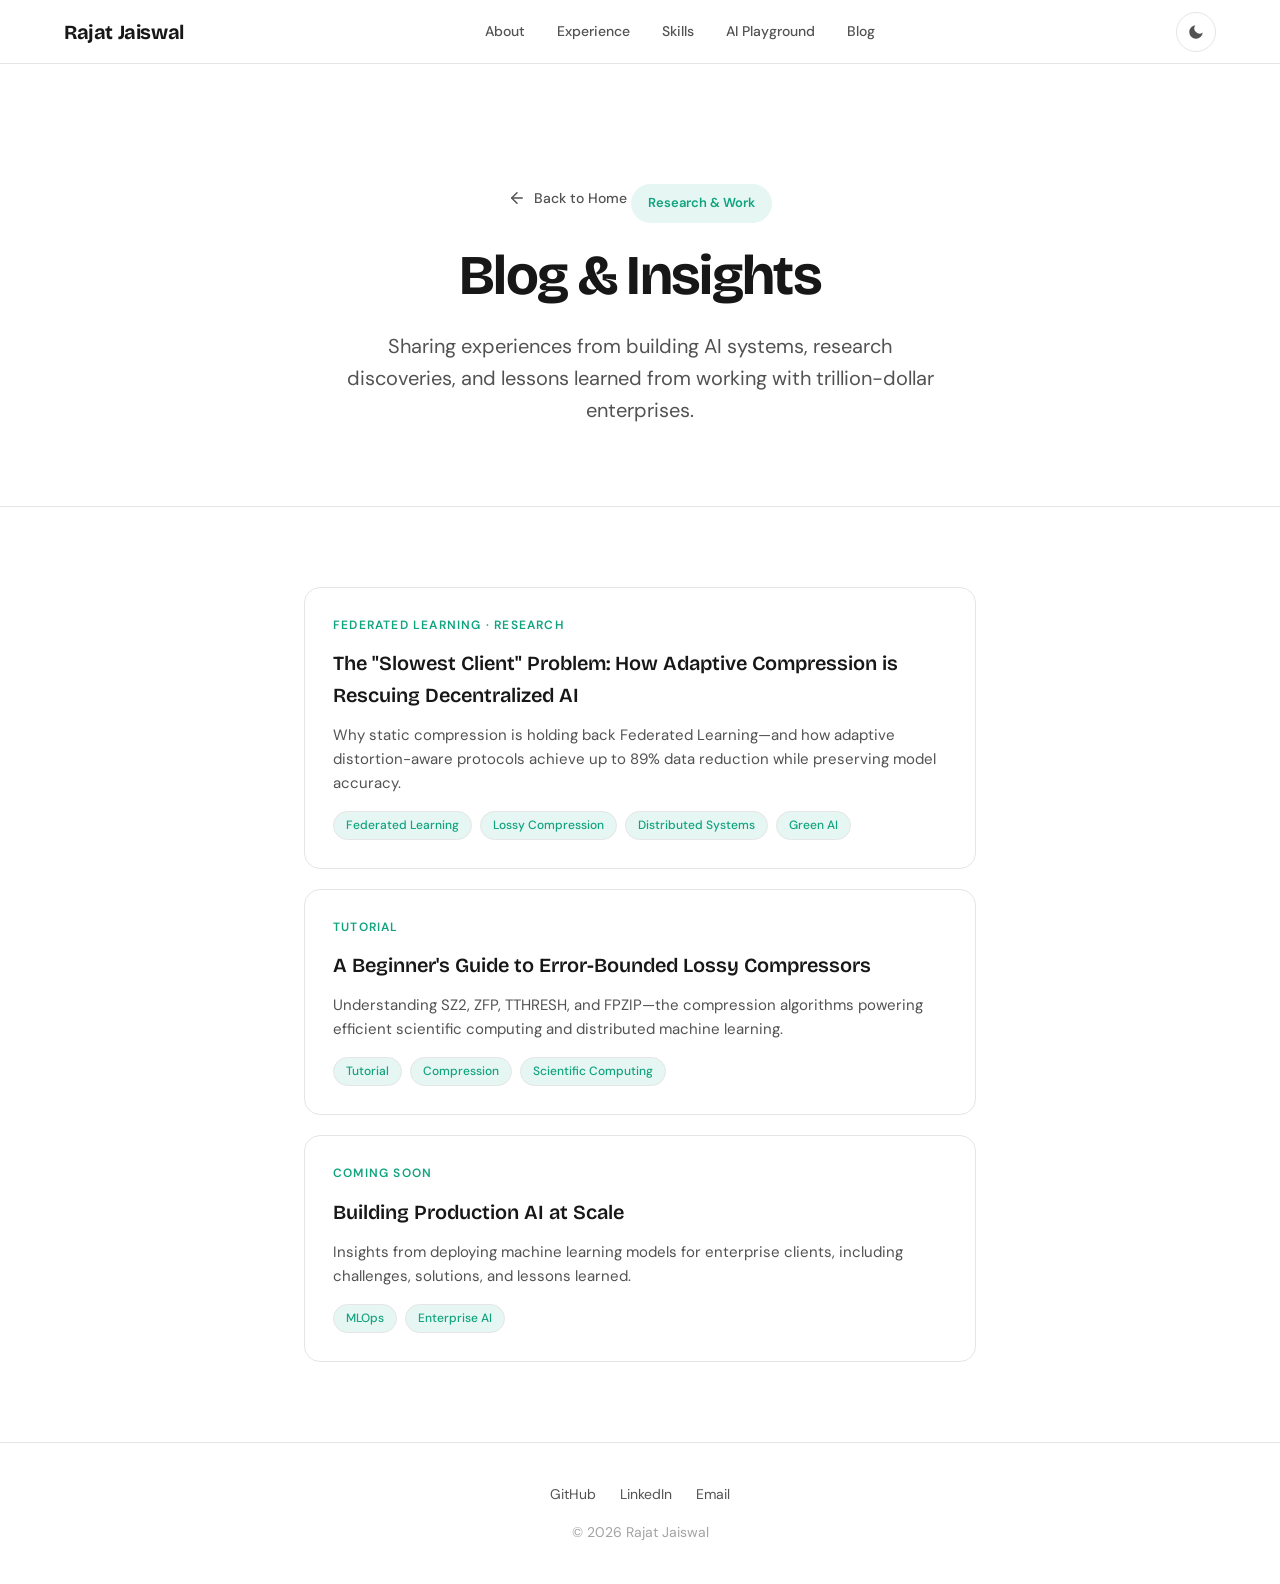
==== blog.html @ 5aaa39d3 "Initial portfolio upload" ====
<!DOCTYPE html>
<html lang="en">
<head>
    <meta charset="UTF-8">
    <meta name="viewport" content="width=device-width, initial-scale=1.0">
    <title>Research & Work Blog | Rajat Jaiswal</title>
    <meta name="description" content="Blog posts and insights from AI research, engineering work, and professional experiences by Rajat Jaiswal.">
    <link rel="preconnect" href="https://fonts.googleapis.com">
    <link rel="preconnect" href="https://fonts.gstatic.com" crossorigin>
    <link href="https://fonts.googleapis.com/css2?family=Bricolage+Grotesque:wght@400;500;600;700;800&family=DM+Sans:wght@300;400;500;600;700&family=JetBrains+Mono:wght@400;500&display=swap" rel="stylesheet">
    <link rel="stylesheet" href="css/styles.css">
    <style>
        .blog-grid {
            display: grid;
            gap: 20px;
            margin-top: 40px;
        }
        
        .blog-card {
            padding: 28px;
            background: var(--bg-card);
            border: 1px solid var(--border);
            border-radius: var(--radius-lg);
            transition: all var(--transition);
            text-decoration: none;
            display: block;
        }
        
        .blog-card:hover {
            border-color: var(--accent);
            box-shadow: var(--shadow-md);
            transform: translateY(-2px);
        }
        
        .blog-card .category {
            font-size: 12px;
            color: var(--accent);
            text-transform: uppercase;
            letter-spacing: 0.1em;
            font-weight: 600;
            margin-bottom: 12px;
            display: block;
        }
        
        .blog-card h3 {
            font-family: 'Bricolage Grotesque', sans-serif;
            font-size: 20px;
            font-weight: 600;
            color: var(--text);
            margin-bottom: 12px;
        }
        
        .blog-card p {
            font-size: 15px;
            color: var(--text-secondary);
            margin-bottom: 0;
            line-height: 1.6;
        }
        
        .blog-card .tag-row {
            display: flex;
            flex-wrap: wrap;
            gap: 8px;
            margin-top: 16px;
        }
        
        .blog-card .tag {
            font-size: 12px;
            padding: 4px 12px;
            background: var(--accent-light);
            border-radius: 100px;
            color: var(--accent);
            font-weight: 500;
        }
        
        .back-link {
            display: inline-flex;
            align-items: center;
            gap: 8px;
            color: var(--text-secondary);
            text-decoration: none;
            font-size: 14px;
            font-weight: 500;
            transition: color var(--transition);
        }
        
        .back-link:hover {
            color: var(--accent);
        }
        
        .back-link svg {
            width: 18px;
            height: 18px;
        }
    </style>
</head>
<body>
    <!-- Navigation -->
    <nav class="nav">
        <div class="nav-container">
            <a href="/" class="nav-logo">Rajat Jaiswal</a>
            <div class="nav-links">
                <a href="index.html#about" class="nav-link">About</a>
                <a href="index.html#experience" class="nav-link">Experience</a>
                <a href="index.html#skills" class="nav-link">Skills</a>
                <a href="index.html#playground" class="nav-link">AI Playground</a>
                <a href="blog.html" class="nav-link">Blog</a>
            </div>
            <div class="nav-actions">
                <button class="theme-toggle" id="theme-toggle" aria-label="Toggle theme">
                    <svg class="moon-icon" xmlns="http://www.w3.org/2000/svg" viewBox="0 0 24 24" fill="currentColor"><path d="M21 12.79A9 9 0 1 1 11.21 3 7 7 0 0 0 21 12.79z"/></svg>
                    <svg class="sun-icon" xmlns="http://www.w3.org/2000/svg" viewBox="0 0 24 24" fill="none" stroke="currentColor" stroke-width="2"><circle cx="12" cy="12" r="5"/><line x1="12" y1="1" x2="12" y2="3"/><line x1="12" y1="21" x2="12" y2="23"/><line x1="4.22" y1="4.22" x2="5.64" y2="5.64"/><line x1="18.36" y1="18.36" x2="19.78" y2="19.78"/><line x1="1" y1="12" x2="3" y2="12"/><line x1="21" y1="12" x2="23" y2="12"/><line x1="4.22" y1="19.78" x2="5.64" y2="18.36"/><line x1="18.36" y1="5.64" x2="19.78" y2="4.22"/></svg>
                </button>
            </div>
        </div>
    </nav>

    <main class="main">
        <section class="hero" style="padding-bottom: 40px;">
            <div class="container-narrow">
                <a href="index.html" class="back-link" style="margin-bottom: 32px; display: inline-flex;">
                    <svg xmlns="http://www.w3.org/2000/svg" viewBox="0 0 24 24" fill="none" stroke="currentColor" stroke-width="2" stroke-linecap="round" stroke-linejoin="round"><path d="M19 12H5"></path><path d="M12 19l-7-7 7-7"></path></svg>
                    Back to Home
                </a>
                <span class="hero-badge">Research & Work</span>
                <h1 class="hero-title" style="font-size: clamp(36px, 6vw, 56px);">Blog & Insights</h1>
                <p class="hero-subtitle">
                    Sharing experiences from building AI systems, research discoveries, and lessons learned from working with trillion-dollar enterprises.
                </p>
            </div>
        </section>

        <section class="section" style="padding-top: 40px;">
            <div class="container-narrow">
                <div class="blog-grid">
                    <a href="blog/fl-communication-problem.html" class="blog-card">
                        <span class="category">Federated Learning &middot; Research</span>
                        <h3>The "Slowest Client" Problem: How Adaptive Compression is Rescuing Decentralized AI</h3>
                        <p>Why static compression is holding back Federated Learning—and how adaptive distortion-aware protocols achieve up to 89% data reduction while preserving model accuracy.</p>
                        <div class="tag-row">
                            <span class="tag">Federated Learning</span>
                            <span class="tag">Lossy Compression</span>
                            <span class="tag">Distributed Systems</span>
                            <span class="tag">Green AI</span>
                        </div>
                    </a>
                    <a href="blog/beginners-guide-eblc.html" class="blog-card">
                        <span class="category">Tutorial</span>
                        <h3>A Beginner's Guide to Error-Bounded Lossy Compressors</h3>
                        <p>Understanding SZ2, ZFP, TTHRESH, and FPZIP—the compression algorithms powering efficient scientific computing and distributed machine learning.</p>
                        <div class="tag-row">
                            <span class="tag">Tutorial</span>
                            <span class="tag">Compression</span>
                            <span class="tag">Scientific Computing</span>
                        </div>
                    </a>
                    <div class="blog-card">
                        <span class="category">Coming Soon</span>
                        <h3>Building Production AI at Scale</h3>
                        <p>Insights from deploying machine learning models for enterprise clients, including challenges, solutions, and lessons learned.</p>
                        <div class="tag-row">
                            <span class="tag">MLOps</span>
                            <span class="tag">Enterprise AI</span>
                        </div>
                    </div>
                </div>
            </div>
        </section>
    </main>

    <footer class="footer">
        <div class="container">
            <div class="footer-links">
                <a href="https://github.com/onlinerj" target="_blank" class="footer-link">GitHub</a>
                <a href="https://linkedin.com/in/rajatjw" target="_blank" class="footer-link">LinkedIn</a>
                <a href="mailto:onlinerj@live.com" class="footer-link">Email</a>
            </div>
            <p class="footer-text">© <span id="year"></span> Rajat Jaiswal</p>
        </div>
    </footer>

    <script>
        document.getElementById('year').textContent = new Date().getFullYear();

        // Theme Toggle
        const themeToggle = document.getElementById('theme-toggle');
        const htmlElement = document.documentElement;
        const savedTheme = localStorage.getItem('theme') || 'light';
        if (savedTheme === 'dark') htmlElement.setAttribute('data-theme', 'dark');
        
        themeToggle.addEventListener('click', () => {
            const currentTheme = htmlElement.getAttribute('data-theme');
            const newTheme = currentTheme === 'dark' ? 'light' : 'dark';
            if (newTheme === 'dark') htmlElement.setAttribute('data-theme', 'dark');
            else htmlElement.removeAttribute('data-theme');
            localStorage.setItem('theme', newTheme);
        });
    </script>
</body>
</html>
---- css/styles.css ----
/* OpenAI-Inspired Modern Design */
/* Clean, minimal, typography-focused */

@import url('https://fonts.googleapis.com/css2?family=Bricolage+Grotesque:wght@400;500;600;700;800&family=DM+Sans:wght@300;400;500;600;700&family=JetBrains+Mono:wght@400;500&display=swap');

:root {
    --bg: #ffffff;
    --bg-secondary: #fafafa;
    --bg-card: #ffffff;
    --text: #171717;
    --text-secondary: #525252;
    --text-muted: #a3a3a3;
    --accent: #10a37f;
    --accent-hover: #0d8a6a;
    --accent-light: rgba(16, 163, 127, 0.1);
    --border: #e5e5e5;
    --border-light: #f0f0f0;
    --shadow-sm: 0 1px 2px rgba(0, 0, 0, 0.04);
    --shadow-md: 0 4px 12px rgba(0, 0, 0, 0.05);
    --shadow-lg: 0 12px 40px rgba(0, 0, 0, 0.08);
    --radius-sm: 8px;
    --radius-md: 12px;
    --radius-lg: 16px;
    --radius-xl: 24px;
    --transition: 0.2s ease;
}

/* Dark Mode */
[data-theme="dark"] {
    --bg: #0d0d0d;
    --bg-secondary: #171717;
    --bg-card: #1a1a1a;
    --text: #fafafa;
    --text-secondary: #a3a3a3;
    --text-muted: #737373;
    --accent: #10a37f;
    --accent-hover: #1db990;
    --accent-light: rgba(16, 163, 127, 0.15);
    --border: #2a2a2a;
    --border-light: #222222;
    --shadow-sm: 0 1px 2px rgba(0, 0, 0, 0.2);
    --shadow-md: 0 4px 12px rgba(0, 0, 0, 0.3);
    --shadow-lg: 0 12px 40px rgba(0, 0, 0, 0.4);
}

* {
    margin: 0;
    padding: 0;
    box-sizing: border-box;
}

html {
    scroll-behavior: smooth;
    overflow-x: hidden;
}

body {
    font-family: 'DM Sans', -apple-system, BlinkMacSystemFont, sans-serif;
    background: var(--bg);
    color: var(--text);
    line-height: 1.6;
    font-weight: 400;
    min-height: 100vh;
    font-size: 16px;
    -webkit-font-smoothing: antialiased;
    -moz-osx-font-smoothing: grayscale;
    overflow-x: hidden;
}

/* ==========================================
   NAVIGATION
   ========================================== */
.nav {
    position: fixed;
    top: 0;
    left: 0;
    right: 0;
    height: 64px;
    background: var(--bg);
    border-bottom: 1px solid var(--border);
    z-index: 1000;
    transition: all var(--transition);
}

.nav-container {
    max-width: 1200px;
    margin: 0 auto;
    padding: 0 24px;
    height: 100%;
    display: flex;
    align-items: center;
    justify-content: space-between;
}

.nav-logo {
    font-family: 'Bricolage Grotesque', sans-serif;
    font-size: 20px;
    font-weight: 700;
    color: var(--text);
    text-decoration: none;
    letter-spacing: -0.02em;
}

.nav-links {
    display: flex;
    align-items: center;
    gap: 32px;
}

.nav-link {
    font-size: 14px;
    font-weight: 500;
    color: var(--text-secondary);
    text-decoration: none;
    transition: color var(--transition);
}

.nav-link:hover {
    color: var(--text);
}

.nav-actions {
    display: flex;
    align-items: center;
    gap: 12px;
}

.theme-toggle {
    width: 40px;
    height: 40px;
    border-radius: 50%;
    border: 1px solid var(--border);
    background: transparent;
    color: var(--text-secondary);
    cursor: pointer;
    display: flex;
    align-items: center;
    justify-content: center;
    transition: all var(--transition);
}

.theme-toggle:hover {
    background: var(--bg-secondary);
    color: var(--text);
}

.theme-toggle svg {
    width: 18px;
    height: 18px;
}

.theme-toggle .sun-icon { display: none; }
.theme-toggle .moon-icon { display: block; }
[data-theme="dark"] .theme-toggle .sun-icon { display: block; }
[data-theme="dark"] .theme-toggle .moon-icon { display: none; }

/* ==========================================
   MAIN CONTAINER
   ========================================== */
.main {
    padding-top: 64px;
}

.container {
    max-width: 1200px;
    margin: 0 auto;
    padding: 0 24px;
}

.container-narrow {
    max-width: 720px;
    margin: 0 auto;
    padding: 0 24px;
}

/* ==========================================
   HERO SECTION
   ========================================== */
.hero {
    padding: 120px 0 80px;
    text-align: center;
}

.hero-badge {
    display: inline-flex;
    align-items: center;
    gap: 8px;
    padding: 8px 16px;
    background: var(--accent-light);
    color: var(--accent);
    border-radius: 100px;
    font-size: 13px;
    font-weight: 600;
    margin-bottom: 24px;
    border: 1px solid transparent;
    transition: all var(--transition);
}

.hero-badge:hover {
    border-color: var(--accent);
}

.hero-title {
    font-family: 'Bricolage Grotesque', sans-serif;
    font-size: clamp(48px, 8vw, 80px);
    font-weight: 700;
    line-height: 1.05;
    letter-spacing: -0.03em;
    color: var(--text);
    margin-bottom: 24px;
}

.hero-subtitle {
    font-size: 20px;
    color: var(--text-secondary);
    max-width: 600px;
    margin: 0 auto 40px;
    line-height: 1.6;
}

.hero-actions {
    display: flex;
    gap: 16px;
    justify-content: center;
    flex-wrap: wrap;
}

.hero-profile {
    width: 120px;
    height: 120px;
    border-radius: 50%;
    object-fit: cover;
    margin-bottom: 32px;
    border: 3px solid var(--border);
    transition: all var(--transition);
}

.hero-profile:hover {
    border-color: var(--accent);
    transform: scale(1.02);
}

/* ==========================================
   BUTTONS
   ========================================== */
.btn {
    display: inline-flex;
    align-items: center;
    gap: 8px;
    padding: 12px 24px;
    font-size: 14px;
    font-weight: 600;
    border-radius: var(--radius-md);
    text-decoration: none;
    cursor: pointer;
    transition: all var(--transition);
    border: none;
    font-family: inherit;
}

.btn-primary {
    background: var(--text);
    color: var(--bg);
}

.btn-primary:hover {
    opacity: 0.85;
    transform: translateY(-1px);
}

.btn-secondary {
    background: transparent;
    color: var(--text);
    border: 1px solid var(--border);
}

.btn-secondary:hover {
    background: var(--bg-secondary);
    border-color: var(--text-muted);
}

.btn-accent {
    background: var(--accent);
    color: white;
}

.btn-accent:hover {
    background: var(--accent-hover);
    transform: translateY(-1px);
}

.btn svg {
    width: 18px;
    height: 18px;
}

/* ==========================================
   SECTIONS
   ========================================== */
.section {
    padding: 80px 0;
    border-top: 1px solid var(--border);
}

.section-header {
    text-align: center;
    margin-bottom: 56px;
}

.section-label {
    font-size: 13px;
    font-weight: 600;
    color: var(--accent);
    text-transform: uppercase;
    letter-spacing: 0.1em;
    margin-bottom: 12px;
}

.section-title {
    font-family: 'Bricolage Grotesque', sans-serif;
    font-size: clamp(32px, 5vw, 48px);
    font-weight: 700;
    letter-spacing: -0.02em;
    color: var(--text);
    margin-bottom: 16px;
}

.section-desc {
    font-size: 18px;
    color: var(--text-secondary);
    max-width: 600px;
    margin: 0 auto;
}

/* ==========================================
   ABOUT SECTION
   ========================================== */
.about-content {
    max-width: 720px;
    margin: 0 auto;
}

.about-text {
    font-size: 18px;
    color: var(--text-secondary);
    line-height: 1.8;
    margin-bottom: 24px;
}

.about-text strong {
    color: var(--text);
    font-weight: 600;
}

/* ==========================================
   RESEARCH AREAS / TAGS
   ========================================== */
.tags-grid {
    display: flex;
    flex-wrap: wrap;
    gap: 12px;
    justify-content: center;
}

.tag {
    padding: 10px 20px;
    background: var(--bg-secondary);
    border: 1px solid var(--border);
    border-radius: 100px;
    font-size: 14px;
    font-weight: 500;
    color: var(--text-secondary);
    transition: all var(--transition);
}

.tag:hover {
    border-color: var(--accent);
    color: var(--accent);
    background: var(--accent-light);
}

/* ==========================================
   SKILLS / FRAMEWORKS GRID
   ========================================== */
.skills-grid {
    display: grid;
    grid-template-columns: repeat(auto-fit, minmax(min(340px, 100%), 1fr));
    gap: 24px;
}

.skill-card {
    background: var(--bg-card);
    border: 1px solid var(--border);
    border-radius: var(--radius-lg);
    padding: 28px;
    transition: all var(--transition);
}

.skill-card:hover {
    border-color: var(--accent);
    box-shadow: var(--shadow-md);
}

.skill-card-title {
    font-family: 'Bricolage Grotesque', sans-serif;
    font-size: 16px;
    font-weight: 600;
    color: var(--text);
    margin-bottom: 16px;
    display: flex;
    align-items: center;
    gap: 10px;
}

.skill-card-title::before {
    content: '';
    width: 8px;
    height: 8px;
    background: var(--accent);
    border-radius: 50%;
}

.skill-list {
    display: flex;
    flex-wrap: wrap;
    gap: 8px;
}

.skill-item {
    padding: 6px 14px;
    background: var(--bg-secondary);
    border-radius: var(--radius-sm);
    font-size: 13px;
    color: var(--text-secondary);
    font-weight: 500;
    transition: all var(--transition);
}

.skill-item:hover {
    color: var(--accent);
    background: var(--accent-light);
}

/* ==========================================
   EXPERIENCE CARDS
   ========================================== */
.experience-grid {
    display: flex;
    flex-direction: column;
    gap: 16px;
    max-width: 720px;
    margin: 0 auto;
}

.experience-card {
    display: flex;
    gap: 20px;
    padding: 28px;
    background: var(--bg-card);
    border: 1px solid var(--border);
    border-radius: var(--radius-lg);
    transition: all var(--transition);
}

.experience-card:hover {
    border-color: var(--accent);
    box-shadow: var(--shadow-md);
}

.experience-icon {
    width: 48px;
    height: 48px;
    background: var(--accent-light);
    border-radius: var(--radius-md);
    display: flex;
    align-items: center;
    justify-content: center;
    color: var(--accent);
    flex-shrink: 0;
}

.experience-icon svg {
    width: 24px;
    height: 24px;
}

.experience-content {
    flex: 1;
}

.experience-title {
    font-family: 'Bricolage Grotesque', sans-serif;
    font-size: 18px;
    font-weight: 600;
    color: var(--text);
    margin-bottom: 6px;
}

.experience-desc {
    font-size: 14px;
    color: var(--text-secondary);
    line-height: 1.6;
}

.experience-meta {
    font-size: 13px;
    color: var(--text-muted);
    margin-top: 8px;
}

/* ==========================================
   CERTIFICATIONS
   ========================================== */
.cert-grid {
    display: grid;
    grid-template-columns: repeat(auto-fit, minmax(min(280px, 100%), 1fr));
    gap: 20px;
    max-width: 720px;
    margin: 0 auto;
}

.cert-card {
    padding: 24px;
    background: var(--bg-card);
    border: 1px solid var(--border);
    border-radius: var(--radius-lg);
    transition: all var(--transition);
}

.cert-card:hover {
    border-color: var(--accent);
}

.cert-title {
    font-weight: 600;
    color: var(--text);
    margin-bottom: 8px;
}

.cert-desc {
    font-size: 14px;
    color: var(--text-secondary);
}

/* Rapid Learner Badge */
.rapid-learner-badge {
    display: flex;
    align-items: center;
    justify-content: center;
    gap: 12px;
    margin: 20px auto 0;
    padding: 12px 20px;
    background: var(--bg-tertiary);
    border: 1px solid var(--border);
    border-radius: var(--radius-lg);
    max-width: fit-content;
    transition: all 0.2s ease;
}

.rapid-learner-badge:hover {
    border-color: var(--accent);
}

.rapid-icon {
    font-size: 24px;
    line-height: 1;
}

.rapid-content {
    display: flex;
    flex-direction: column;
    gap: 2px;
}

.rapid-title {
    font-size: 14px;
    font-weight: 700;
    color: var(--accent);
}

.rapid-desc {
    font-size: 13px;
    color: var(--text-secondary);
}

.cert-badges {
    display: flex;
    flex-wrap: wrap;
    gap: 6px;
    margin-top: 12px;
}

.cert-badge {
    padding: 4px 10px;
    background: var(--bg-secondary);
    border-radius: var(--radius-sm);
    font-size: 12px;
    color: var(--text-muted);
    font-weight: 500;
}

/* ==========================================
   OPEN SOURCE / PROJECT CARD
   ========================================== */
.project-card {
    background: var(--bg-card);
    border: 1px solid var(--border);
    border-radius: var(--radius-xl);
    padding: 40px;
    max-width: 800px;
    margin: 0 auto;
    transition: all var(--transition);
}

.project-card:hover {
    border-color: var(--accent);
    box-shadow: var(--shadow-lg);
}

.project-header {
    display: flex;
    align-items: flex-start;
    gap: 20px;
    margin-bottom: 24px;
}

.project-logo {
    width: 64px;
    height: 64px;
    background: linear-gradient(135deg, #ee4c2c 0%, #ff6f3c 100%);
    border-radius: var(--radius-lg);
    display: flex;
    align-items: center;
    justify-content: center;
    font-size: 32px;
    flex-shrink: 0;
}

.project-info {
    flex: 1;
}

.project-title {
    font-family: 'Bricolage Grotesque', sans-serif;
    font-size: 24px;
    font-weight: 700;
    color: var(--text);
    margin-bottom: 4px;
}

.project-tagline {
    font-size: 14px;
    color: var(--text-secondary);
}

.project-desc {
    font-size: 16px;
    color: var(--text-secondary);
    line-height: 1.7;
    margin-bottom: 28px;
}

.project-categories {
    display: flex;
    flex-wrap: wrap;
    gap: 10px;
    margin-bottom: 28px;
}

.project-cat {
    display: flex;
    align-items: center;
    gap: 8px;
    padding: 10px 16px;
    background: var(--bg-secondary);
    border: 1px solid var(--border);
    border-radius: var(--radius-md);
    font-size: 13px;
    color: var(--text-secondary);
    transition: all var(--transition);
}

.project-cat:hover {
    border-color: #ee4c2c;
    color: #ee4c2c;
}

.project-cat svg {
    width: 16px;
    height: 16px;
    opacity: 0.7;
}

.project-actions {
    display: flex;
    gap: 12px;
    flex-wrap: wrap;
}

.btn-pytorch {
    background: linear-gradient(135deg, #ee4c2c 0%, #ff6f3c 100%);
    color: white;
}

.btn-pytorch:hover {
    opacity: 0.9;
}

/* ==========================================
   AI PLAYGROUND / DEMOS
   ========================================== */
.demos-grid {
    display: grid;
    grid-template-columns: repeat(2, 1fr);
    gap: 24px;
}

.demo-card {
    background: var(--bg-card);
    border: 1px solid var(--border);
    border-radius: var(--radius-lg);
    padding: 24px;
    transition: all var(--transition);
}

.demo-card:hover {
    border-color: var(--accent);
    box-shadow: var(--shadow-md);
}

.demo-card.wide {
    grid-column: 1 / -1;
}

.demo-card h3 {
    font-family: 'Bricolage Grotesque', sans-serif;
    font-size: 16px;
    font-weight: 600;
    color: var(--text);
    margin-bottom: 8px;
    display: flex;
    align-items: center;
    gap: 10px;
}

.demo-card h3 svg {
    width: 18px;
    height: 18px;
    color: var(--accent);
}

.demo-card > p {
    font-size: 13px;
    color: var(--text-secondary);
    margin-bottom: 16px;
    line-height: 1.5;
}

.demo-canvas-container {
    background: var(--bg-secondary);
    border-radius: var(--radius-md);
    overflow: hidden;
    position: relative;
    aspect-ratio: 4/3;
}

.demo-card.wide .demo-canvas-container {
    aspect-ratio: 21/9;
}

.demo-canvas {
    width: 100%;
    height: 100%;
    display: block;
}

.demo-controls {
    display: flex;
    gap: 8px;
    margin-top: 16px;
    flex-wrap: wrap;
}

.demo-controls-row {
    display: flex;
    gap: 24px;
    flex-wrap: wrap;
    align-items: center;
    margin-top: 16px;
}

.demo-controls-group {
    display: flex;
    align-items: center;
    gap: 8px;
}

.demo-controls-group label {
    font-size: 12px;
    color: var(--text-muted);
    font-weight: 500;
}

.demo-btn {
    padding: 8px 14px;
    background: var(--bg-secondary);
    border: 1px solid var(--border);
    border-radius: var(--radius-sm);
    font-size: 12px;
    font-weight: 500;
    color: var(--text-secondary);
    cursor: pointer;
    transition: all var(--transition);
    font-family: inherit;
}

.demo-btn:hover {
    border-color: var(--accent);
    color: var(--accent);
}

.demo-btn.active {
    background: var(--accent);
    border-color: var(--accent);
    color: white;
}

.demo-select {
    padding: 8px 12px;
    background: var(--bg-secondary);
    border: 1px solid var(--border);
    border-radius: var(--radius-sm);
    font-size: 12px;
    color: var(--text);
    cursor: pointer;
    font-family: inherit;
}

.demo-slider {
    width: 80px;
    height: 4px;
    -webkit-appearance: none;
    background: var(--border);
    border-radius: 2px;
    outline: none;
}

.demo-slider::-webkit-slider-thumb {
    -webkit-appearance: none;
    width: 14px;
    height: 14px;
    background: var(--accent);
    border-radius: 50%;
    cursor: pointer;
}

.demo-value {
    font-size: 12px;
    font-family: 'JetBrains Mono', monospace;
    color: var(--accent);
    min-width: 45px;
}

.demo-info {
    font-size: 11px;
    color: var(--text-muted);
    margin-top: 12px;
    font-style: italic;
}

.nn-tooltip {
    position: absolute;
    background: var(--bg-card);
    border: 1px solid var(--accent);
    border-radius: var(--radius-sm);
    padding: 8px 12px;
    font-size: 12px;
    font-family: 'JetBrains Mono', monospace;
    color: var(--text);
    pointer-events: none;
    opacity: 0;
    transition: opacity 0.15s ease;
    z-index: 10;
    white-space: nowrap;
}

.nn-tooltip.visible { opacity: 1; }
.nn-tooltip .label { color: var(--text-muted); font-size: 10px; display: block; }
.nn-tooltip .value { color: var(--accent); font-weight: 500; }

.gd-legend {
    display: flex;
    gap: 16px;
    margin-top: 16px;
    flex-wrap: wrap;
}

.gd-legend-item {
    display: flex;
    align-items: center;
    gap: 6px;
    font-size: 12px;
    color: var(--text-muted);
}

.gd-legend-dot {
    width: 10px;
    height: 10px;
    border-radius: 50%;
}

/* ==========================================
   SOCIAL LINKS
   ========================================== */
.social-links {
    display: flex;
    gap: 12px;
    justify-content: center;
}

.social-link {
    width: 44px;
    height: 44px;
    display: flex;
    align-items: center;
    justify-content: center;
    background: var(--bg-secondary);
    border: 1px solid var(--border);
    border-radius: 50%;
    color: var(--text-secondary);
    text-decoration: none;
    transition: all var(--transition);
}

.social-link:hover {
    border-color: var(--accent);
    color: var(--accent);
    background: var(--accent-light);
}

.social-link svg {
    width: 20px;
    height: 20px;
}

/* ==========================================
   FOOTER
   ========================================== */
.footer {
    padding: 40px 0;
    border-top: 1px solid var(--border);
    text-align: center;
}

.footer-text {
    font-size: 14px;
    color: var(--text-muted);
}

.footer-links {
    display: flex;
    gap: 24px;
    justify-content: center;
    margin-bottom: 16px;
}

.footer-link {
    font-size: 14px;
    color: var(--text-secondary);
    text-decoration: none;
    transition: color var(--transition);
}

.footer-link:hover {
    color: var(--accent);
}

/* ==========================================
   CHATBOT
   ========================================== */
.chatbot-container {
    position: fixed;
    bottom: 24px;
    right: 24px;
    z-index: 1000;
    font-family: 'DM Sans', sans-serif;
}

.chatbot-toggle {
    width: 56px;
    height: 56px;
    border-radius: 50%;
    background: var(--text);
    border: none;
    cursor: pointer;
    box-shadow: var(--shadow-lg);
    transition: all var(--transition);
    display: flex;
    align-items: center;
    justify-content: center;
    color: var(--bg);
}

.chatbot-toggle:hover {
    transform: scale(1.05);
}

.chatbot-toggle svg {
    width: 24px;
    height: 24px;
}

.chatbot-toggle .close-icon { display: none; }
.chatbot-container.open .chatbot-toggle .chat-icon { display: none; }
.chatbot-container.open .chatbot-toggle .close-icon { display: block; }

.chatbot-window {
    position: absolute;
    bottom: 70px;
    right: 0;
    width: 380px;
    max-height: 520px;
    background: var(--bg-card);
    border: 1px solid var(--border);
    border-radius: var(--radius-xl);
    box-shadow: var(--shadow-lg);
    display: flex;
    flex-direction: column;
    opacity: 0;
    visibility: hidden;
    transform: translateY(16px) scale(0.96);
    transition: all 0.25s cubic-bezier(0.4, 0, 0.2, 1);
}

.chatbot-container.open .chatbot-window {
    opacity: 1;
    visibility: visible;
    transform: translateY(0) scale(1);
}

.chatbot-header {
    display: flex;
    align-items: center;
    gap: 12px;
    padding: 20px;
    border-bottom: 1px solid var(--border);
    position: relative;
    overflow: visible;
}

.chatbot-avatar {
    width: 44px;
    height: 44px;
    border-radius: 50%;
    object-fit: cover;
    border: 2px solid var(--border);
}

.chatbot-header-info {
    flex: 1;
}

.chatbot-name {
    font-family: 'Bricolage Grotesque', sans-serif;
    font-weight: 600;
    font-size: 15px;
    color: var(--text);
}

.chatbot-status {
    font-size: 12px;
    color: var(--text-muted);
}

.async-badge {
    position: relative;
    background: var(--accent);
    color: white;
    font-size: 10px;
    font-weight: 600;
    padding: 5px 10px;
    border-radius: 100px;
    cursor: pointer;
    transition: all var(--transition);
}

.async-badge:hover {
    transform: scale(1.05);
}

.async-tooltip {
    position: absolute;
    top: calc(100% + 12px);
    right: 0;
    width: 240px;
    background: var(--bg-card);
    border: 1px solid var(--border);
    border-radius: var(--radius-md);
    padding: 16px;
    opacity: 0;
    visibility: hidden;
    transform: translateY(-8px);
    transition: all 0.2s ease;
    z-index: 100;
    box-shadow: var(--shadow-lg);
}

.async-badge:hover .async-tooltip {
    opacity: 1;
    visibility: visible;
    transform: translateY(0);
}

.async-tooltip h4 {
    font-size: 13px;
    font-weight: 600;
    color: var(--text);
    margin-bottom: 8px;
}

.async-tooltip p {
    font-size: 12px;
    color: var(--text-secondary);
    line-height: 1.5;
    margin-bottom: 12px;
}

.async-tooltip code {
    display: block;
    background: var(--bg-secondary);
    border-radius: var(--radius-sm);
    padding: 10px 12px;
    font-size: 11px;
    font-family: 'JetBrains Mono', monospace;
    color: var(--accent);
    overflow-x: auto;
}

.chatbot-close-btn {
    display: none;
    background: transparent;
    border: none;
    cursor: pointer;
    padding: 8px;
    color: var(--text-muted);
    transition: color var(--transition);
    flex-shrink: 0;
}

.chatbot-close-btn:hover {
    color: var(--text);
}

.chatbot-close-btn svg {
    width: 20px;
    height: 20px;
}

.chatbot-messages {
    flex: 1;
    overflow-y: auto;
    padding: 20px;
    display: flex;
    flex-direction: column;
    gap: 12px;
    max-height: 300px;
    min-height: 200px;
}

.chat-message {
    display: flex;
    max-width: 85%;
    animation: messageSlide 0.3s ease;
}

@keyframes messageSlide {
    from { opacity: 0; transform: translateY(8px); }
    to { opacity: 1; transform: translateY(0); }
}

.chat-message.bot { align-self: flex-start; }
.chat-message.user { align-self: flex-end; }

.message-content {
    padding: 12px 16px;
    border-radius: var(--radius-lg);
    font-size: 14px;
    line-height: 1.5;
}

.chat-message.bot .message-content {
    background: var(--bg-secondary);
    color: var(--text);
    border-bottom-left-radius: 4px;
}

.chat-message.user .message-content {
    background: var(--text);
    color: var(--bg);
    border-bottom-right-radius: 4px;
}

.chatbot-suggestions {
    display: flex;
    gap: 8px;
    padding: 0 20px 16px;
    flex-wrap: wrap;
}

.suggestion-chip {
    padding: 8px 14px;
    background: var(--bg-secondary);
    border: 1px solid var(--border);
    border-radius: 100px;
    font-size: 12px;
    color: var(--text-secondary);
    cursor: pointer;
    transition: all var(--transition);
    font-family: inherit;
}

.suggestion-chip:hover {
    border-color: var(--accent);
    color: var(--accent);
}

.chatbot-input-container {
    display: flex;
    gap: 10px;
    padding: 16px 20px;
    border-top: 1px solid var(--border);
}

.chatbot-input {
    flex: 1;
    padding: 12px 16px;
    background: var(--bg-secondary);
    border: 1px solid var(--border);
    border-radius: 100px;
    color: var(--text);
    font-size: 14px;
    font-family: inherit;
    outline: none;
    transition: border-color var(--transition);
}

.chatbot-input:focus {
    border-color: var(--accent);
}

.chatbot-input::placeholder {
    color: var(--text-muted);
}

.chatbot-send {
    width: 44px;
    height: 44px;
    border-radius: 50%;
    background: var(--text);
    border: none;
    cursor: pointer;
    display: flex;
    align-items: center;
    justify-content: center;
    color: var(--bg);
    transition: all var(--transition);
}

.chatbot-send:hover {
    transform: scale(1.05);
}

.chatbot-send svg {
    width: 18px;
    height: 18px;
}

.typing-indicator {
    display: flex;
    gap: 4px;
    padding: 12px 16px;
}

.typing-indicator span {
    width: 8px;
    height: 8px;
    background: var(--text-muted);
    border-radius: 50%;
    animation: typing 1.4s infinite ease-in-out;
}

.typing-indicator span:nth-child(2) { animation-delay: 0.2s; }
.typing-indicator span:nth-child(3) { animation-delay: 0.4s; }

@keyframes typing {
    0%, 60%, 100% { transform: translateY(0); opacity: 0.4; }
    30% { transform: translateY(-6px); opacity: 1; }
}

/* ==========================================
   CV FILTER (Profile Picture Demo)
   ========================================== */
.profile-demo {
    display: flex;
    flex-direction: column;
    align-items: center;
    gap: 16px;
    margin-bottom: 32px;
}

#profile-canvas {
    width: 120px;
    height: 120px;
    border-radius: 50%;
    border: 3px solid var(--border);
    cursor: pointer;
    transition: all var(--transition);
}

#profile-canvas:hover {
    border-color: var(--accent);
}

.cv-filter-container {
    display: flex;
    flex-direction: column;
    align-items: center;
    gap: 8px;
}

.cv-filter-header {
    display: flex;
    align-items: center;
    gap: 8px;
}

.cv-filter-header label {
    font-size: 11px;
    color: var(--text-muted);
    text-transform: uppercase;
    letter-spacing: 0.05em;
    font-weight: 600;
}

.cv-info-btn {
    width: 18px;
    height: 18px;
    border-radius: 50%;
    background: var(--bg-secondary);
    border: 1px solid var(--border);
    color: var(--text-muted);
    font-size: 10px;
    font-weight: 600;
    cursor: pointer;
    transition: all var(--transition);
    display: flex;
    align-items: center;
    justify-content: center;
}

.cv-info-btn:hover {
    background: var(--accent);
    border-color: var(--accent);
    color: white;
}

#cv-filter-select {
    padding: 8px 16px;
    background: var(--bg-secondary);
    border: 1px solid var(--border);
    border-radius: var(--radius-sm);
    color: var(--text);
    font-size: 13px;
    font-family: inherit;
    cursor: pointer;
    outline: none;
    transition: border-color var(--transition);
}

#cv-filter-select:hover,
#cv-filter-select:focus {
    border-color: var(--accent);
}

.cv-tooltip {
    position: fixed;
    top: 50%;
    left: 50%;
    transform: translate(-50%, -50%);
    background: var(--bg-card);
    border: 1px solid var(--border);
    border-radius: var(--radius-lg);
    padding: 24px;
    width: 320px;
    opacity: 0;
    visibility: hidden;
    transition: all 0.2s ease;
    z-index: 1000;
    box-shadow: var(--shadow-lg);
}

.cv-tooltip.active {
    opacity: 1;
    visibility: visible;
}

.cv-tooltip-header {
    font-size: 11px;
    color: var(--text-muted);
    text-transform: uppercase;
    letter-spacing: 0.05em;
    margin-bottom: 12px;
    padding-bottom: 12px;
    border-bottom: 1px solid var(--border);
}

.cv-tooltip h4 {
    font-family: 'Bricolage Grotesque', sans-serif;
    font-size: 16px;
    color: var(--text);
    margin-bottom: 8px;
}

.cv-tooltip p {
    font-size: 13px;
    color: var(--text-secondary);
    line-height: 1.6;
    margin-bottom: 16px;
}

.cv-tooltip .kernel-display {
    background: var(--bg-secondary);
    border-radius: var(--radius-sm);
    padding: 12px;
    font-family: 'JetBrains Mono', monospace;
    font-size: 11px;
    color: var(--text);
    white-space: pre;
    line-height: 1.5;
}

/* Hidden elements for functionality */
.profile-pic { display: none; }

/* ==========================================
   RESPONSIVE
   ========================================== */
@media (max-width: 900px) {
    .nav-links { display: none; }
    
    .demos-grid {
        grid-template-columns: 1fr;
        max-width: 100%;
    }
    
    .demo-card {
        max-width: 100%;
        overflow: hidden;
    }
    
    .demo-card.wide .demo-canvas-container {
        aspect-ratio: 16/10;
    }
    
    .skills-grid {
        grid-template-columns: 1fr;
    }
}

@media (max-width: 600px) {
    .main {
        text-align: center;
        overflow-x: hidden;
        width: 100%;
    }
    
    .hero {
        padding: 80px 0 60px;
        text-align: center;
        overflow-x: hidden;
    }
    
    .hero-title {
        font-size: 36px;
    }
    
    .hero-subtitle {
        font-size: 16px;
    }
    
    .section {
        padding: 60px 0;
        text-align: center;
        overflow-x: hidden;
    }
    
    .section-title {
        font-size: 28px;
    }
    
    .hero-actions {
        flex-direction: column;
        align-items: center;
    }
    
    .btn {
        justify-content: center;
        width: 100%;
    }
    
    .container {
        padding: 0 16px;
        max-width: 100%;
        text-align: center;
    }
    
    .container-narrow {
        padding: 0 16px;
        max-width: 100%;
        text-align: center;
    }
    
    .skill-card {
        text-align: center;
    }
    
    .skill-card-title {
        justify-content: center;
    }
    
    .skill-list {
        justify-content: center;
    }
    
    .tags-grid {
        justify-content: center;
    }
    
    .about-content {
        text-align: center;
    }
    
    .experience-grid {
        align-items: center;
    }
    
    .cert-card {
        text-align: center;
    }
    
    .cert-badges {
        justify-content: center;
    }
    
    .cert-grid {
        justify-items: center;
    }
    
    .project-card {
        padding: 24px;
        text-align: center;
    }
    
    .project-header {
        flex-direction: column;
        align-items: center;
    }
    
    .project-tech {
        justify-content: center;
    }
    
    .skills-grid {
        justify-items: center;
    }
    
    .demos-grid {
        display: block;
        width: 100%;
    }
    
    .demo-card {
        padding: 16px;
        width: 100%;
        max-width: 100%;
        text-align: center;
        overflow: hidden;
        box-sizing: border-box;
        margin-bottom: 16px;
    }
    
    .demo-card.wide {
        grid-column: auto;
    }
    
    .demo-card h3 {
        justify-content: center;
    }
    
    .demo-card > p {
        text-align: center;
    }
    
    .demo-canvas-container {
        width: 100%;
        max-width: 100%;
        aspect-ratio: 4/3;
    }
    
    .demo-card.wide .demo-canvas-container {
        aspect-ratio: 4/3;
    }
    
    .demo-controls {
        flex-wrap: wrap;
        justify-content: center;
        width: 100%;
    }
    
    .chatbot-container {
        bottom: 16px;
        right: 16px;
    }
    
    .chatbot-toggle {
        width: 50px;
        height: 50px;
    }
    
    .chatbot-window {
        position: fixed;
        width: calc(100vw - 32px);
        max-width: 400px;
        max-height: 70vh;
        right: 16px;
        left: auto;
        bottom: 80px;
    }
    
    .chatbot-close-btn {
        display: block;
    }
    
    .chatbot-header {
        padding: 16px;
        gap: 10px;
    }
    
    .chatbot-avatar {
        width: 36px;
        height: 36px;
    }
    
    .chatbot-name {
        font-size: 14px;
    }
    
    .chatbot-status {
        font-size: 11px;
    }
    
    .async-badge {
        display: none;
    }
    
    .experience-card {
        flex-direction: column;
        text-align: center;
        align-items: center;
    }
    
    .demo-controls-row {
        flex-direction: column;
        align-items: center;
        gap: 12px;
        width: 100%;
    }
    
    .demo-controls-group {
        flex-direction: column;
        align-items: center;
        width: 100%;
        gap: 8px;
    }
    
    .demo-controls-group label {
        width: 100%;
        text-align: center;
    }
    
    .demo-btn {
        width: auto;
        min-width: 80px;
    }
    
    .demo-slider {
        width: 100%;
        max-width: 200px;
    }
    
    .wisdom-widget {
        bottom: 80px;
        left: 16px;
    }
    
    .wisdom-card {
        width: 260px;
    }
}

/* ==========================================
   WISDOM WIDGET (Subtle Affirmations)
   ========================================== */
.wisdom-widget {
    position: fixed;
    bottom: 24px;
    left: 24px;
    z-index: 999;
    font-family: 'DM Sans', sans-serif;
}

.wisdom-toggle {
    width: 44px;
    height: 44px;
    border-radius: 50%;
    background: var(--bg-card);
    border: 1px solid var(--border);
    cursor: pointer;
    box-shadow: var(--shadow-md);
    transition: all var(--transition);
    display: flex;
    align-items: center;
    justify-content: center;
    font-size: 18px;
}

.wisdom-toggle:hover {
    border-color: var(--accent);
    transform: scale(1.05);
}

.wisdom-icon {
    display: block;
}

.wisdom-close {
    display: none;
    font-size: 20px;
    color: var(--text-muted);
}

.wisdom-widget.open .wisdom-icon {
    display: none;
}

.wisdom-widget.open .wisdom-close {
    display: block;
}

.wisdom-card {
    position: absolute;
    bottom: 56px;
    left: 0;
    width: 280px;
    background: var(--bg-card);
    border: 1px solid var(--border);
    border-radius: var(--radius-lg);
    padding: 16px;
    box-shadow: var(--shadow-lg);
    opacity: 0;
    visibility: hidden;
    transform: translateY(12px) scale(0.96);
    transition: all 0.25s cubic-bezier(0.4, 0, 0.2, 1);
    cursor: pointer;
}

.wisdom-widget.open .wisdom-card {
    opacity: 1;
    visibility: visible;
    transform: translateY(0) scale(1);
}

.wisdom-card:hover {
    border-color: var(--accent);
}

.wisdom-image {
    width: 100%;
    height: 100px;
    object-fit: cover;
    border-radius: var(--radius-md);
    margin-bottom: 12px;
    opacity: 0.9;
    transition: opacity 0.3s ease;
}

.wisdom-card:hover .wisdom-image {
    opacity: 1;
}

.wisdom-text {
    font-size: 13px;
    color: var(--text-secondary);
    line-height: 1.6;
    font-style: italic;
    margin-bottom: 8px;
    transition: opacity 0.3s ease;
}

.wisdom-hint {
    font-size: 11px;
    color: var(--text-muted);
    display: block;
}

.multimodal-badge {
    position: relative;
    display: block;
    width: fit-content;
    margin: 0 auto 8px auto;
    background: var(--bg-tertiary);
    border: 1px solid var(--border);
    color: var(--text-muted);
    font-size: 10px;
    font-weight: 600;
    padding: 4px 10px;
    border-radius: 12px;
    cursor: help;
    transition: all 0.2s ease;
}

.multimodal-badge:hover {
    border-color: var(--accent);
    color: var(--accent);
}

.multimodal-tooltip {
    position: absolute;
    bottom: calc(100% + 10px);
    left: 50%;
    transform: translateX(-50%) translateY(8px);
    width: 220px;
    background: var(--bg-card);
    border: 1px solid var(--border);
    border-radius: var(--radius-md);
    padding: 12px;
    box-shadow: var(--shadow-lg);
    opacity: 0;
    visibility: hidden;
    transition: all 0.2s ease;
    z-index: 10;
    text-align: left;
}

.multimodal-badge:hover .multimodal-tooltip {
    opacity: 1;
    visibility: visible;
    transform: translateX(-50%) translateY(0);
}

.multimodal-tooltip h4 {
    font-size: 12px;
    font-weight: 700;
    color: var(--text-primary);
    margin-bottom: 6px;
}

.multimodal-tooltip p {
    font-size: 11px;
    color: var(--text-secondary);
    line-height: 1.5;
    margin-bottom: 6px;
    font-style: normal;
    word-wrap: break-word;
    overflow-wrap: break-word;
    white-space: normal;
}

.multimodal-tooltip p:last-child {
    margin-bottom: 0;
}

.multimodal-tooltip strong {
    color: var(--accent);
}
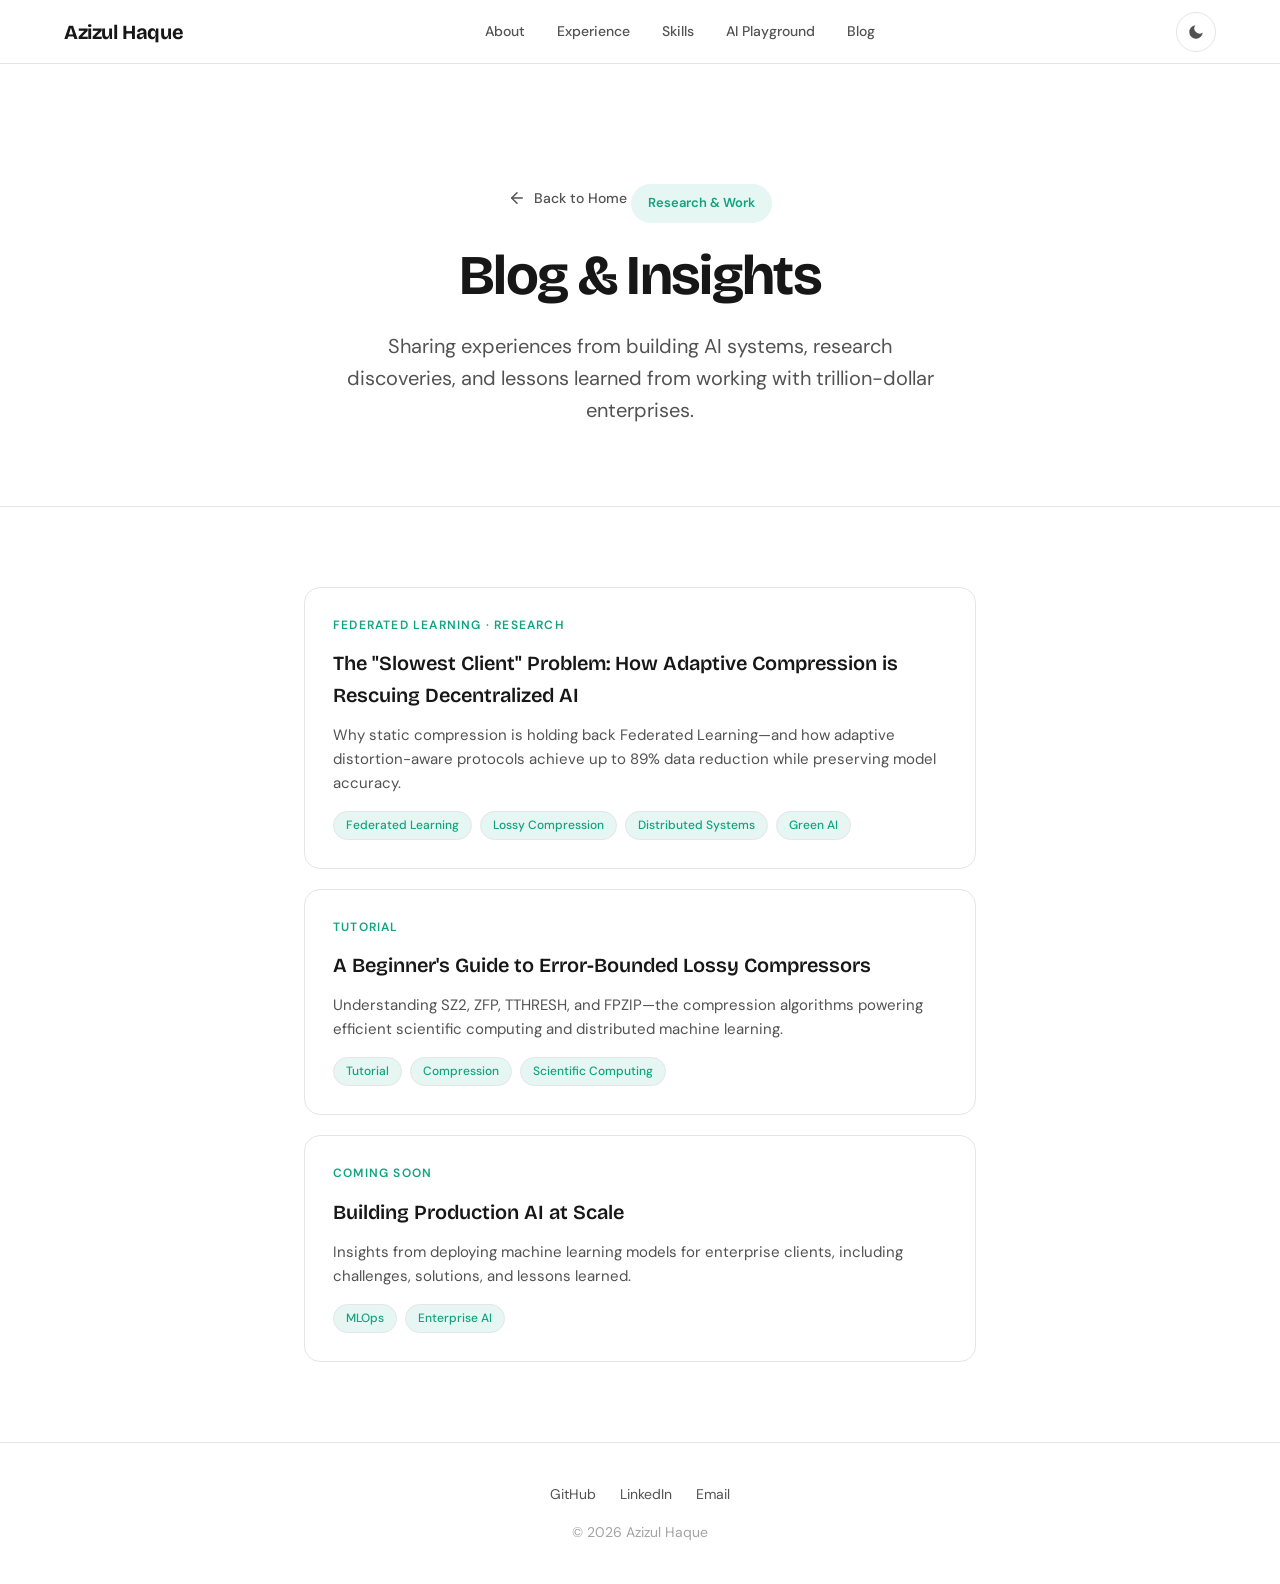
==== commit 7c6cac05: "Add files via upload" ====
--- a/blog.html
+++ b/blog.html
@@ -3,8 +3,8 @@
 <head>
     <meta charset="UTF-8">
     <meta name="viewport" content="width=device-width, initial-scale=1.0">
-    <title>Research & Work Blog | Rajat Jaiswal</title>
-    <meta name="description" content="Blog posts and insights from AI research, engineering work, and professional experiences by Rajat Jaiswal.">
+    <title>Research & Work Blog | Azizul Haque</title>
+    <meta name="description" content="Blog posts and insights from AI research, engineering work, and professional experiences by Azizul Haque.">
     <link rel="preconnect" href="https://fonts.googleapis.com">
     <link rel="preconnect" href="https://fonts.gstatic.com" crossorigin>
     <link href="https://fonts.googleapis.com/css2?family=Bricolage+Grotesque:wght@400;500;600;700;800&family=DM+Sans:wght@300;400;500;600;700&family=JetBrains+Mono:wght@400;500&display=swap" rel="stylesheet">
@@ -98,7 +98,7 @@
     <!-- Navigation -->
     <nav class="nav">
         <div class="nav-container">
-            <a href="/" class="nav-logo">Rajat Jaiswal</a>
+            <a href="/" class="nav-logo">Azizul Haque</a>
             <div class="nav-links">
                 <a href="index.html#about" class="nav-link">About</a>
                 <a href="index.html#experience" class="nav-link">Experience</a>
@@ -175,7 +175,7 @@
                 <a href="https://linkedin.com/in/rajatjw" target="_blank" class="footer-link">LinkedIn</a>
                 <a href="mailto:onlinerj@live.com" class="footer-link">Email</a>
             </div>
-            <p class="footer-text">© <span id="year"></span> Rajat Jaiswal</p>
+            <p class="footer-text">© <span id="year"></span> Azizul Haque</p>
         </div>
     </footer>
 
